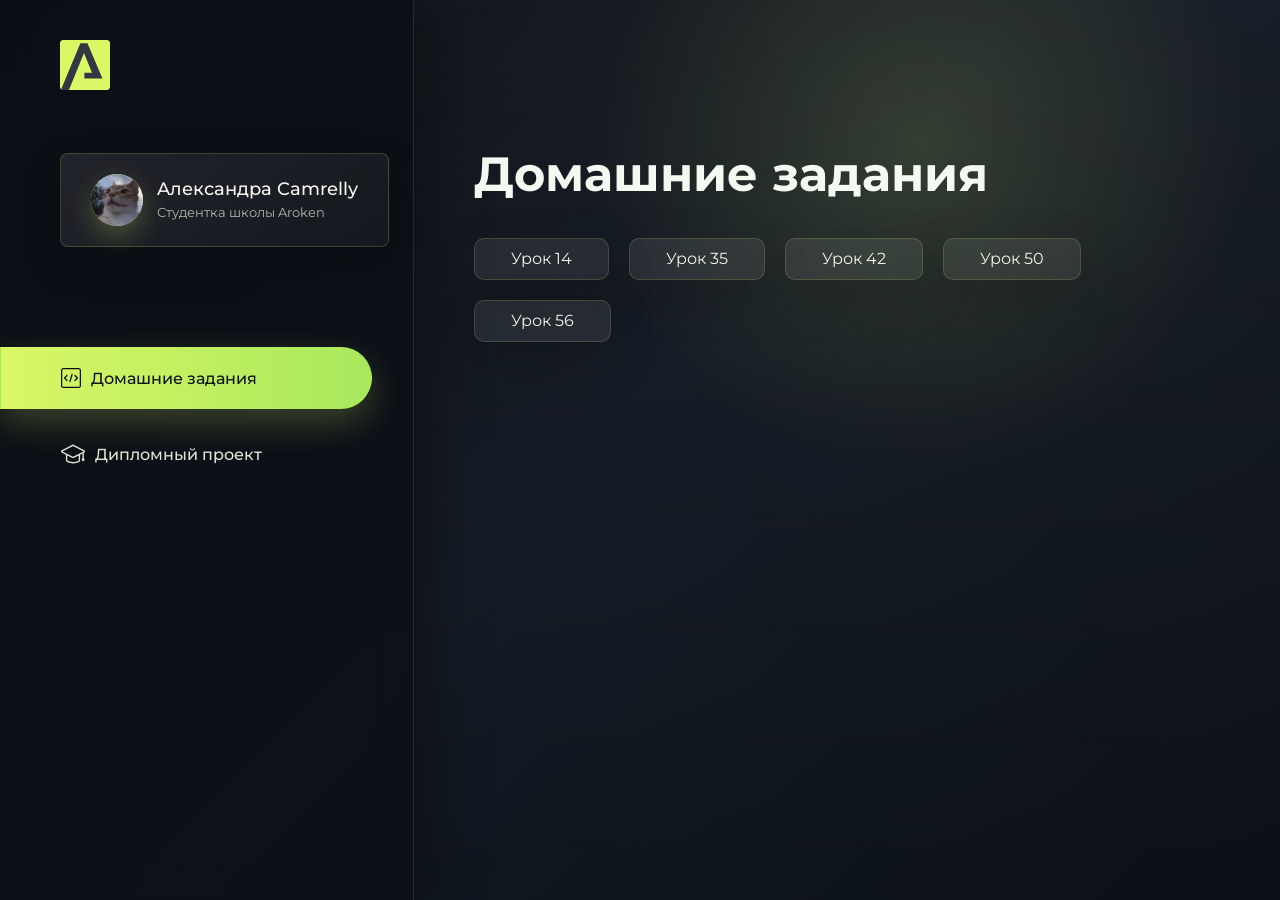
==== index.html @ 82a081fc "Update index.html" ====
<!DOCTYPE html>
<html lang="en">
<head>
    <meta charset="UTF-8">
    <meta name="viewport" content="width=device-width, initial-scale=1.0">
    <title>Домашняя работа</title>
    <link rel="shortcut icon" href="src/logo.ico" type="image/x-icon">
    <link rel="preconnect" href="https://fonts.googleapis.com">
    <link rel="preconnect" href="https://fonts.gstatic.com" crossorigin>
    <link href="https://fonts.googleapis.com/css2?family=Montserrat:wght@400;500;700&family=Rubik:wght@500&display=swap"
          rel="stylesheet">
    <link rel="stylesheet" href="src/style.css">
</head>
<body id="body">
<div class="overlay" id="overlay"></div>
<div class="layout">
    <div class="burger" id="burger">
        <svg viewBox="0 0 24 24" fill="none" xmlns="http://www.w3.org/2000/svg">
            <g id="SVGRepo_bgCarrier" stroke-width="0"></g>
            <g id="SVGRepo_tracerCarrier" stroke-linecap="round" stroke-linejoin="round"></g>
            <g id="SVGRepo_iconCarrier">
                <path d="M4 18L20 18" stroke="#DAF765" stroke-width="2" stroke-linecap="round"></path>
                <path d="M4 12L20 12" stroke="#DAF765" stroke-width="2" stroke-linecap="round"></path>
                <path d="M4 6L20 6" stroke="#DAF765" stroke-width="2" stroke-linecap="round"></path>
            </g>
        </svg>
    </div>
    <aside class="sidebar" id="sidebar">
        <div class="sidebar__inner">
            <div class="logo">
                <svg width="50" height="50" viewBox="0 0 50 50" fill="none" xmlns="http://www.w3.org/2000/svg">
                    <g clip-path="url(#clip0_513_74730)">
                        <path d="M46.17 -0.257004H3.83C1.57281 -0.257004 -0.257 1.57281 -0.257 3.83V46.17C-0.257 48.4272 1.57281 50.257 3.83 50.257H46.17C48.4272 50.257 50.257 48.4272 50.257 46.17V3.83C50.257 1.57281 48.4272 -0.257004 46.17 -0.257004Z"
                              fill="#DAF765"/>
                        <path d="M24.375 38.4H42.461L27.441 3.1585H20.4355C20.4355 3.1585 6.7895 35.881 1.1945 49.294C2.015 50.0275 3.0945 50.257 3.6945 50.257H8.8445L23.954 13.07L32.0465 32.8285H24.375V38.4Z"
                              fill="#323843"/>
                    </g>
                    <defs>
                        <clipPath id="clip0_513_74730">
                            <rect width="50" height="50" fill="white"/>
                        </clipPath>
                    </defs>
                </svg>
            </div>
            <div class="sidebar__user">
                <div class="sidebar__avatar">
                    <img src="src/cat.webp?v=2" alt="Аватар">
                </div>
                <div class="sidebar__user-info">
                    <div class="sidebar__name">Aлександра Camrelly</div>
                    <div class="sidebar__text">Студентка школы Aroken</div>
                </div>
            </div>
            <div class="sidebar__tabs">
                <div class="sidebar__item">
                    <button class="sidebar__button active" id="tasks">
                        <svg xmlns="http://www.w3.org/2000/svg" width="20" height="20" viewBox="0 0 20 20" fill="none">
                            <g clip-path="url(#clip0_704_74543)">
                                <path d="M17.7083 20H2.29167C1.0275 20 0 18.9725 0 17.7083V2.29167C0 1.0275 1.0275 0 2.29167 0H17.7083C18.9725 0 20 1.0275 20 2.29167V17.7083C20 18.9725 18.9725 20 17.7083 20ZM2.29167 1.25C1.7175 1.25 1.25 1.7175 1.25 2.29167V17.7083C1.25 18.2825 1.7175 18.75 2.29167 18.75H17.7083C18.2825 18.75 18.75 18.2825 18.75 17.7083V2.29167C18.75 1.7175 18.2825 1.25 17.7083 1.25H2.29167Z"
                                      fill="black"/>
                                <path d="M6.04167 13.125C5.88167 13.125 5.72167 13.0642 5.6 12.9417L3.1 10.4417C2.85583 10.1975 2.85583 9.80167 3.1 9.5575L5.6 7.0575C5.84417 6.81333 6.24 6.81333 6.48417 7.0575C6.72833 7.30167 6.72833 7.6975 6.48417 7.94167L4.42583 10L6.48417 12.0583C6.72833 12.3025 6.72833 12.6983 6.48417 12.9425C6.36167 13.0642 6.20167 13.125 6.04167 13.125Z"
                                      fill="black"/>
                                <path d="M8.95833 14.1667C8.9 14.1667 8.84 14.1583 8.78167 14.1417C8.45083 14.0442 8.26083 13.6967 8.35833 13.3658L10.4417 6.28251C10.5392 5.95084 10.8892 5.76417 11.2175 5.85917C11.5483 5.95667 11.7383 6.30417 11.6408 6.63501L9.5575 13.7183C9.47833 13.9908 9.22833 14.1667 8.95833 14.1667Z"
                                      fill="black"/>
                                <path d="M13.9583 13.125C13.7983 13.125 13.6383 13.0642 13.5167 12.9417C13.2725 12.6975 13.2725 12.3017 13.5167 12.0575L15.575 9.99916L13.5167 7.94083C13.2725 7.69666 13.2725 7.30083 13.5167 7.05666C13.7608 6.81249 14.1567 6.81249 14.4008 7.05666L16.9008 9.55666C17.145 9.80083 17.145 10.1967 16.9008 10.4408L14.4008 12.9408C14.2783 13.0642 14.1183 13.125 13.9583 13.125Z"
                                      fill="black"/>
                            </g>
                            <defs>
                                <clipPath id="clip0_704_74543">
                                    <rect width="20" height="20" fill="white"/>
                                </clipPath>
                            </defs>
                        </svg>
                        <span>Домашние задания</span></button>
                </div>
                <div class="sidebar__item">
                    <button class="sidebar__button" id="diplom">
                        <svg xmlns="http://www.w3.org/2000/svg" width="24" height="24" viewBox="0 0 24 24" fill="none">
                            <g clip-path="url(#clip0_704_74553)">
                                <path d="M23.2628 10.5971C23.7176 10.365 24 9.90375 24 9.39337C24 8.883 23.7176 8.42175 23.2628 8.18962L12.6135 2.75362C12.2291 2.55824 11.7705 2.55787 11.3854 2.75399L0.736875 8.19C0.282375 8.42175 0 8.883 0 9.39337C0 9.90375 0.282375 10.365 0.736875 10.5971L4.89038 12.7177V18.2074C4.89038 19.8154 8.412 21.393 12 21.393C15.5884 21.393 19.1096 19.815 19.1096 18.2074V12.7174L21.4609 11.517V15.8017L20.901 17.2305C20.7409 17.6389 20.7934 18.0994 21.0405 18.4616C21.2876 18.8246 21.6979 19.041 22.1366 19.041C22.5754 19.041 22.9852 18.8246 23.2324 18.462C23.4795 18.099 23.532 17.6385 23.3719 17.2301L22.8124 15.8021V10.827L23.2628 10.5971ZM17.7623 18.1721C17.6198 18.6375 15.3491 20.0419 12 20.0419C8.65088 20.0419 6.38025 18.6375 6.2415 18.2074V12.3037L6.23887 12.3019C6.23812 12.057 6.1065 11.8207 5.87325 11.7019L1.3515 9.39337L12 3.95737L22.6489 9.39337L12 14.8294L5.87325 11.7019C5.54063 11.5331 4.6695 11.6674 4.5 12C4.33012 12.3322 4.55813 12.5479 4.89038 12.7177L11.3857 16.0331C11.5781 16.1314 11.7889 16.1805 12 16.1805C12.2107 16.1805 12.4222 16.1314 12.6146 16.0331L17.7593 13.407L17.7623 18.1721Z"
                                      fill="black"/>
                            </g>
                            <defs>
                                <clipPath id="clip0_704_74553">
                                    <rect width="24" height="24" fill="white"/>
                                </clipPath>
                            </defs>
                        </svg>
                        <span>Дипломный проект</span></button>
                </div>
            </div>
        </div>

    </aside>
    <div class="content">
        <div class="container">
            <div class="content__block" id="tasksBlock">
                <div class="content__title">Домашние задания</div>
                <ul class="content__list">
                    <li class="content__list-item">
                        <a href="tasks/practice-1/index.html">Урок 14</a>
                    </li>
                    <li class="content__list-item">
                        <a href="tasks/practice-2/index.html">Урок 35</a>
                    </li>
                    <li class="content__list-item">
                        <a href="tasks/practice-3/index.html">Урок 42</a>
                    </li>
                    </li>
                    <li class="content__list-item">
                        <a href="tasks/practice-4/article.html">Урок 50</a>
                    </li>
                    <li class="content__list-item">
                        <a href="tasks/practice-5/article.html">Урок 56</a>
                    </li>
                </ul>
            </div>
            <div class="content__block hidden" id="diplomBlock">
                <div class="content__title">Дипломный проект</div>
                <div class="content__list-diplom">
                    <a href="tasks/diploma/index.html">Ссылка на Дипломную работу</a>
                </div>
                <div class="content__decor">
                    <div class="content__decor-text">Давай проверим, чему ты научился!</div>
                    <div class="content__decor-img">
                        <img src="src/decor.png" alt="decor">
                    </div>
                </div>
            </div>
        </div>
    </div>
</div>
<script src="src/index.js"></script>
</body>
</html>
---- src/style.css ----
*{padding: 0;margin: 0;border: 0;}
*,*:before,*:after{-webkit-box-sizing: border-box;box-sizing: border-box;}
:focus,:active{outline: none;}
a:focus,a:active{outline: none;}
nav,footer,header,aside{display: block;}
html,body{
    height:100%;width:100%;
    font-size:100%;line-height:1;-ms-text-size-adjust:100%;-moz-text-size-adjust:100%;-webkit-text-size-adjust:100%;}
input,button,textarea{font-family:inherit;}
input::-ms-clear{display: none;}
button{cursor: pointer;}
button::-moz-focus-inner{padding:0;border:0;}
a,a:visited{text-decoration: none;}
a:hover{text-decoration: none;}
ul li{list-style: none;}
img{vertical-align: top;}
h1,h2,h3,h4,h5,h6{font-size:inherit;font-weight: inherit;}
a{color:inherit;}



body {
    font-family: "Montserrat",SansSerif;
    color: #eef5e8;
    background: #080b0f;
}

body.overflow {
    overflow: hidden;
}



.layout {
    display: -webkit-box;
    display: -ms-flexbox;
    display: flex;
    min-height: 100vh;
    background:
        radial-gradient(circle at 72% 16%, rgba(218, 247, 101, 0.14), transparent 28%),
        linear-gradient(135deg, #07090d 0%, #111821 48%, #0b1016 100%);
}

.sidebar {
    padding: 40px 24px 40px 0;
    -ms-flex-negative: 0;
    flex-shrink: 0;
    background: rgba(13, 17, 23, 0.88);
    border-right: 1px solid rgba(218, 247, 101, 0.12);
    -webkit-box-shadow: 18px 0 50px rgba(0, 0, 0, 0.28);
    box-shadow: 18px 0 50px rgba(0, 0, 0, 0.28);
    -webkit-backdrop-filter: blur(18px);
    backdrop-filter: blur(18px);
}



.content {
    -webkit-box-flex: 1;
    -ms-flex-positive: 1;
    flex-grow: 1;
    background:
        linear-gradient(180deg, rgba(255, 255, 255, 0.035), rgba(255, 255, 255, 0)),
        transparent;
}

.container {
    display: -webkit-box;
    display: -ms-flexbox;
    display: flex;
    -webkit-box-orient: vertical;
    -webkit-box-direction: normal;
    -ms-flex-direction: column;
    flex-direction: column;
    -webkit-box-pack: center;
    -ms-flex-pack: center;
    justify-content: center;
    -webkit-box-align: center;
    -ms-flex-align: center;
    align-items: center;
    padding: 150px 60px 80px 60px;
}


.logo {
    margin-left: 60px;
    margin-bottom: 60px;
}

.sidebar__user {
    display: -webkit-box;
    display: -ms-flexbox;
    display: flex;
    -webkit-box-align: center;
    -ms-flex-align: center;
    align-items: center;
    gap: 14px;
    background: linear-gradient(145deg, rgba(255, 255, 255, 0.09), rgba(255, 255, 255, 0.035));
    padding: 20px 30px;
    margin-left: 60px;
    margin-bottom: 100px;
    border-radius: 8px;
    border: 1px solid rgba(218, 247, 101, 0.18);
    -webkit-box-shadow: 0 16px 40px rgba(0, 0, 0, 0.2);
    box-shadow: 0 16px 40px rgba(0, 0, 0, 0.2);
}

.sidebar__avatar {
    display: -webkit-box;
    display: -ms-flexbox;
    display: flex;
    -webkit-box-align: center;
    -ms-flex-align: center;
    align-items: center;
    -webkit-box-pack: center;
    -ms-flex-pack: center;
    justify-content: center;
    -ms-flex-negative: 0;
    flex-shrink: 0;
    width: 52px;
    height: 52px;
    border-radius: 50%;
    background: linear-gradient(135deg, #daf765, #8fe26a);
    color: #0d1117;
    font-size: 17px;
    font-weight: 700;
    -webkit-box-shadow: 0 10px 26px rgba(218, 247, 101, 0.24);
    box-shadow: 0 10px 26px rgba(218, 247, 101, 0.24);
}

.sidebar__avatar img {
    width: 100%;
    height: 100%;
    border-radius: 50%;
    -o-object-fit: cover;
    object-fit: cover;
}

.sidebar__user-info {
    min-width: 0;
}

.sidebar__name {
    color:#f5f8ef;
    font-size: 18px;
    font-weight: 500;
    margin-bottom: 6px;
}

.sidebar__text {
    color: #aeb8a8;
    font-size: 13px;
    font-weight: 400;
    line-height: 130%; /* 16.9px */
}

.sidebar__item {
    width: 372px;
}

.sidebar__button {
    display: -webkit-box;
    display: -ms-flexbox;
    display: flex;
    -webkit-box-align: center;
    -ms-flex-align: center;
    align-items: center;
    gap: 10px;
    padding: 20px 60px;
    margin-bottom: 12px;
    border-radius: 0px 100px 100px 0px;
    -webkit-transition: all .5s;
    -o-transition: all .5s;
    transition: all .5s;
    cursor: pointer;
    width: 90%;
    color:#dfe8d7;
    font-size: 16px;
    font-weight: 500;
    background: transparent;
    border: 1px solid transparent;
}

.sidebar__button.active , .sidebar__button:hover {
    width: 100%;
    background: linear-gradient(90deg, #daf765, #a8e85d);
    color: #0d1117;
    -webkit-box-shadow: 0 14px 34px rgba(218, 247, 101, 0.22);
    box-shadow: 0 14px 34px rgba(218, 247, 101, 0.22);
}

.sidebar__button svg path {
    fill: currentColor;
}


.content__title {
    color: #f6f9f2;
    font-size: 48px;
    font-weight: 700;
    margin-bottom: 40px;
}

.content__list {
    display: -webkit-box;
    display: -ms-flexbox;
    display: flex;
    -webkit-box-align: center;
    -ms-flex-align: center;
    align-items: center;
    -ms-flex-wrap: wrap;
    flex-wrap: wrap;
    gap: 20px;
}



.content__list-item  {
    cursor: pointer;
    padding: 12px 18px;
    background: rgba(255, 255, 255, 0.08);
    border-radius: 10px;
    border: 1px solid rgba(218, 247, 101, 0.16);
    -webkit-transition: all .3s;
    -o-transition: all .3s;
    transition: all .3s;
    color: #eef5e8;
    -webkit-box-shadow: 0 18px 50px rgba(0, 0, 0, 0.18);
    box-shadow: 0 18px 50px rgba(0, 0, 0, 0.18);
}

.content__list-item:hover,.content__list-diplom:hover {
    background: rgba(218, 247, 101, 0.16);
    border-color: rgba(218, 247, 101, 0.42);
    -webkit-transform: translateY(-2px);
    -ms-transform: translateY(-2px);
    transform: translateY(-2px);
}

li a {
    padding: 12px 18px;

}


.content__list-diplom {
    -webkit-transition: all .3s;
    -o-transition: all .3s;
    transition: all .3s;
    display: inline-block;
    padding: 12px 18px;
    background: rgba(255, 255, 255, 0.08);
    border-radius: 10px;
    border: 1px solid rgba(218, 247, 101, 0.16);
    color: #eef5e8;
    -webkit-box-shadow: 0 18px 50px rgba(0, 0, 0, 0.18);
    box-shadow: 0 18px 50px rgba(0, 0, 0, 0.18);
}

.content__decor {
    display: -webkit-box;
    display: -ms-flexbox;
    display: flex;
    -webkit-box-align: center;
    -ms-flex-align: center;
    align-items: center;
}

.content__decor-text {
    color:#daf765;
    font-size: 36px;
    font-weight: 700;
    line-height: 110%; /* 39.6px */
}

.content__block {
    max-width: 1200px;
    width: 100%;
}

.content__block.hidden {
    display: none;
}

.content__decor-img img{
    width: 100%;
}

.burger {
    display: none;
    padding: 5px;
    position: fixed;
    top: 3%;
    right: 7%;
    width: 40px;
    height: 40px;
    background: rgba(13, 17, 23, 0.88);
    border-radius: 50%;
    z-index: 10;
    border: 1px solid rgba(218, 247, 101, 0.72);
    -webkit-box-shadow: 0 12px 28px rgba(0, 0, 0, 0.35);
    box-shadow: 0 12px 28px rgba(0, 0, 0, 0.35);
}

@media (max-width: 768px) {
    .burger {
        display: block;
    }

    .sidebar {
        -webkit-transition: all .3s;
        -o-transition: all .3s;
        transition: all .3s;
        -webkit-transform: translateX(-100%);
        -ms-transform: translateX(-100%);
        transform: translateX(-100%);
        position: fixed;
        top: 0;
        left: 0;
        bottom: 0;
        z-index: 5;
    }

    .sidebar.show {
        -webkit-transform: translateX(0%);
        -ms-transform: translateX(0%);
        transform: translateX(0%);
    }

    .overlay {
        opacity: 0;
        pointer-events: none;
        -webkit-transition: all .3s;
        -o-transition: all .3s;
        transition: all .3s;
        position: absolute;
        top: 0;
        right: 0;
        left: 0;
        bottom: 0;
        z-index: 3;
        background-color: #000000e0;
    }

    .overlay.show {
        opacity: 1;
        pointer-events: all;
    }

    .container {
        padding: 40px 20px;
        min-height: 100%;
    }

    .content__decor {
        margin-top: 20px;
        -webkit-box-orient: vertical;
        -webkit-box-direction: normal;
        -ms-flex-direction: column;
        flex-direction: column;
    }
}

@media (max-width: 400px) {
    .sidebar__user {
        margin-left: 0;
    }
}
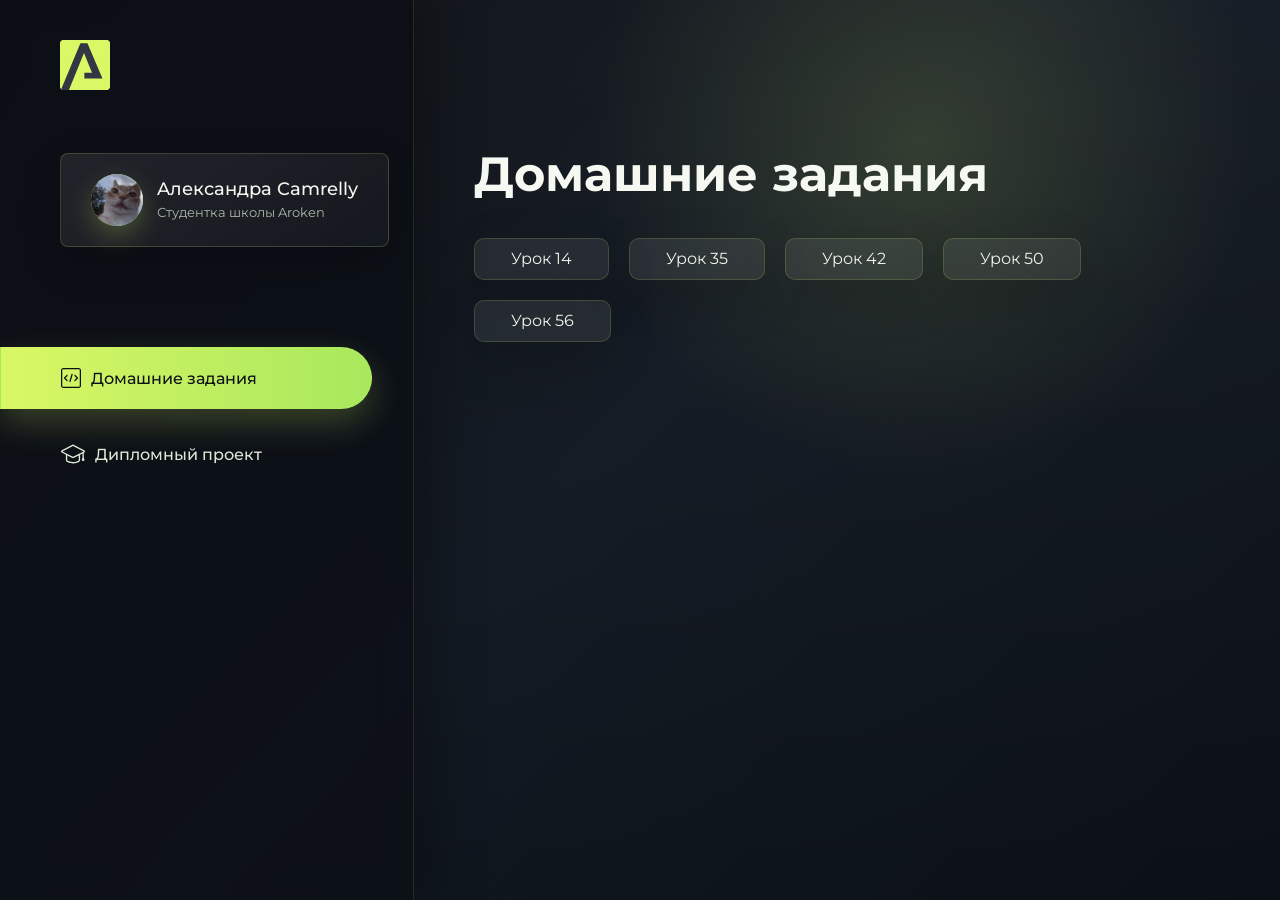
==== commit e0ce5bdc: "Update index.html" ====
--- a/index.html
+++ b/index.html
@@ -111,7 +111,7 @@
                         <a href="tasks/practice-4/article.html">Урок 50</a>
                     </li>
                     <li class="content__list-item">
-                        <a href="tasks/practice-5/article.html">Урок 56</a>
+                        <a href="tasks/practice-5/index.html">Урок 56</a>
                     </li>
                 </ul>
             </div>
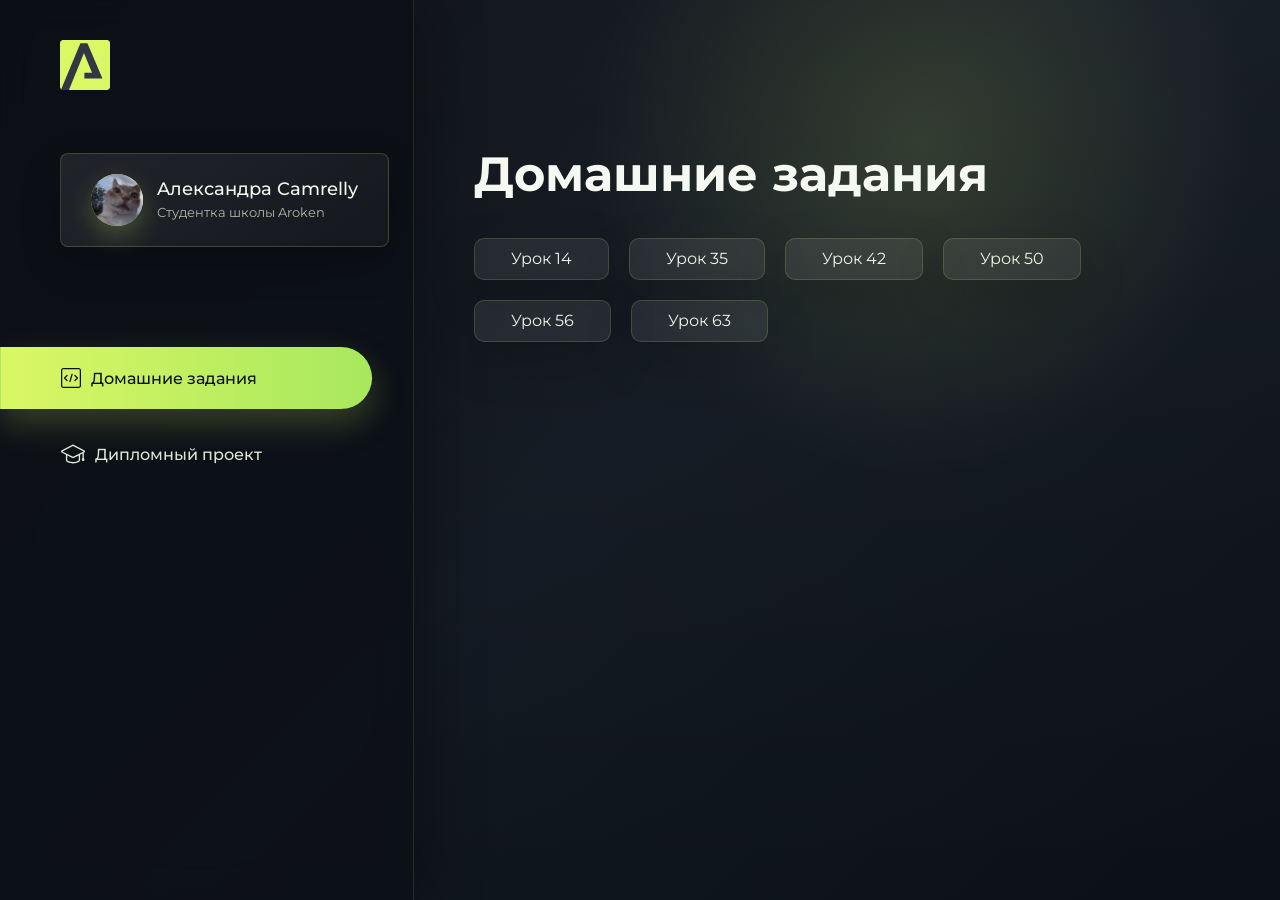
==== commit aa57da76: "Update index.html" ====
--- a/index.html
+++ b/index.html
@@ -113,6 +113,9 @@
                     <li class="content__list-item">
                         <a href="tasks/practice-5/index.html">Урок 56</a>
                     </li>
+                    <li class="content__list-item">
+                        <a href="tasks/practice-6/article.html">Урок 63</a>
+                    </li>
                 </ul>
             </div>
             <div class="content__block hidden" id="diplomBlock">
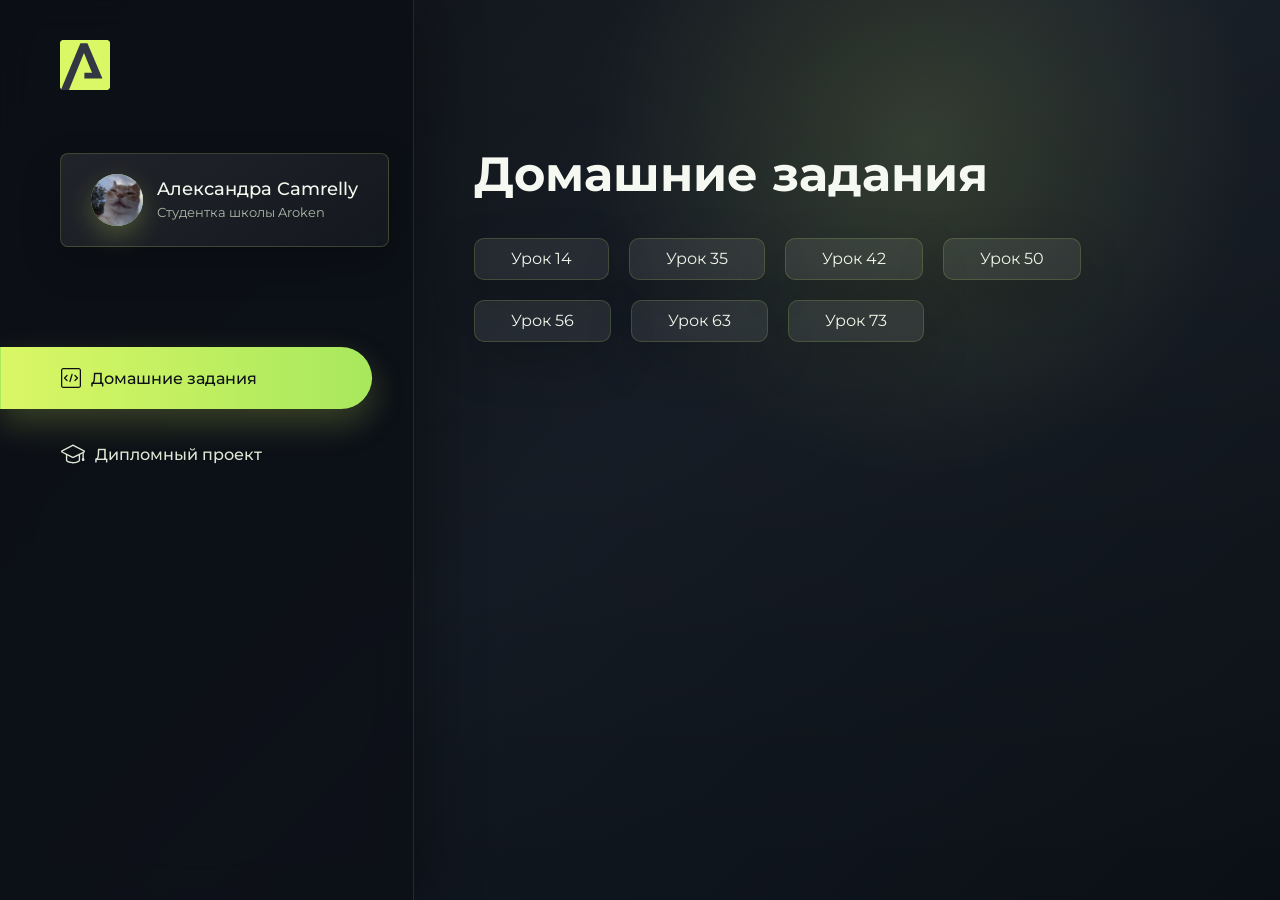
==== commit 40a1555c: "Update index.html" ====
--- a/index.html
+++ b/index.html
@@ -116,6 +116,9 @@
                     <li class="content__list-item">
                         <a href="tasks/practice-6/article.html">Урок 63</a>
                     </li>
+                    <li class="content__list-item">
+                        <a href="tasks/practice-7/index.html">Урок 73</a>
+                    </li>
                 </ul>
             </div>
             <div class="content__block hidden" id="diplomBlock">
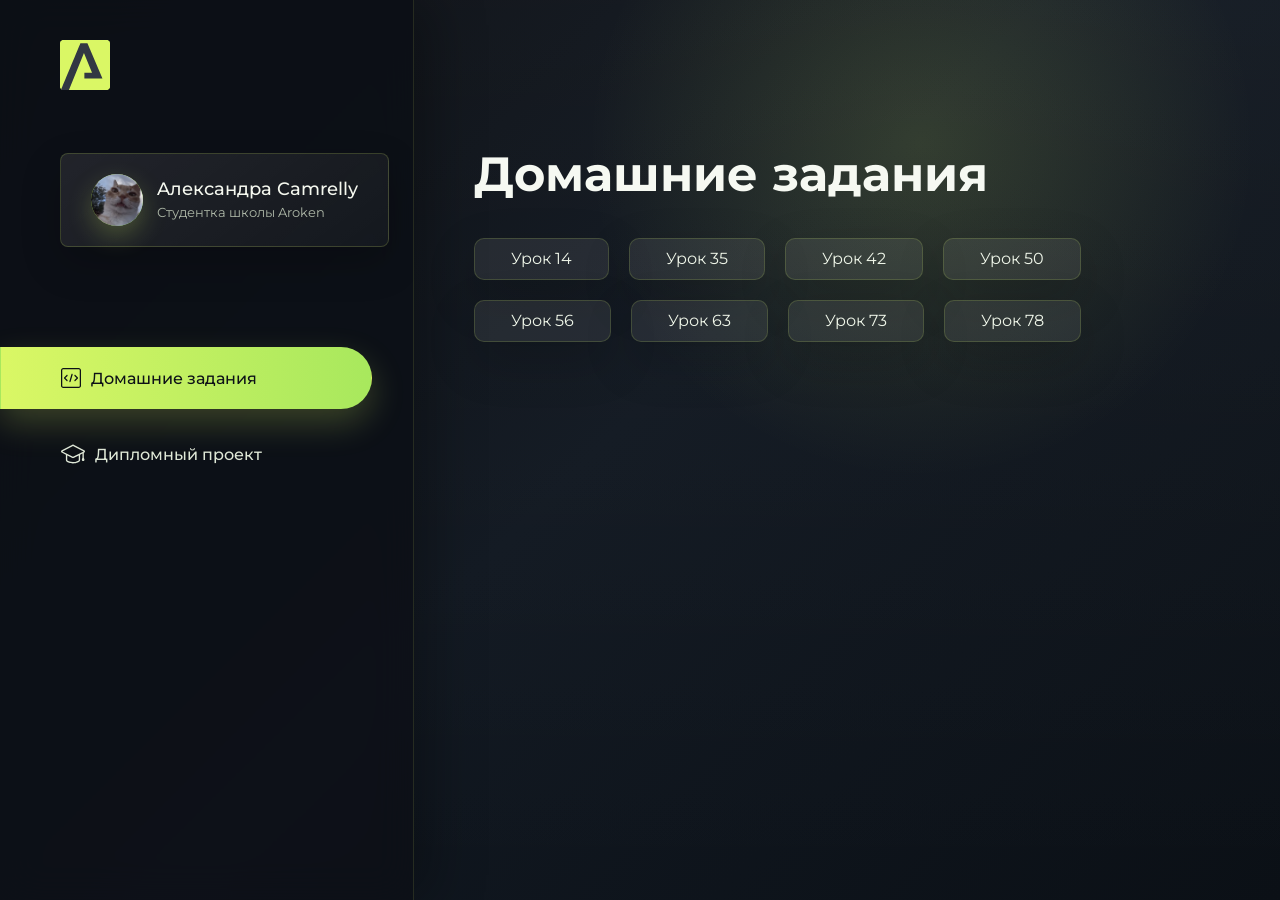
==== commit 29cc51b9: "Update index.html" ====
--- a/index.html
+++ b/index.html
@@ -119,6 +119,9 @@
                     <li class="content__list-item">
                         <a href="tasks/practice-7/index.html">Урок 73</a>
                     </li>
+                    <li class="content__list-item">
+                        <a href="tasks/practice-8/index.html">Урок 78</a>
+                    </li>
                 </ul>
             </div>
             <div class="content__block hidden" id="diplomBlock">
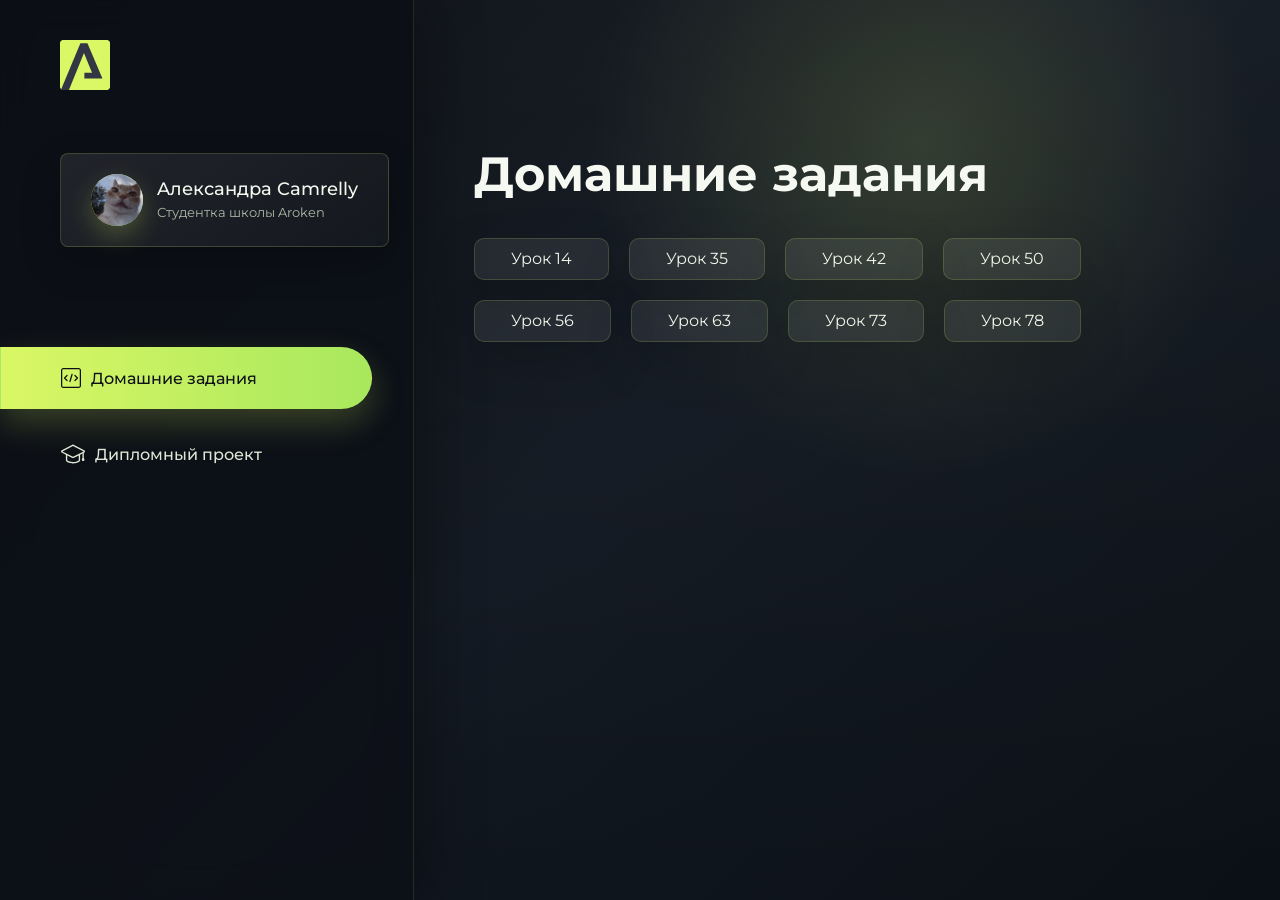
==== commit 2abe5433: "Update index.html" ====
--- a/index.html
+++ b/index.html
@@ -120,7 +120,7 @@
                         <a href="tasks/practice-7/index.html">Урок 73</a>
                     </li>
                     <li class="content__list-item">
-                        <a href="tasks/practice-8/index.html">Урок 78</a>
+                        <a href="tasks/practice-8/article.html">Урок 78</a>
                     </li>
                 </ul>
             </div>
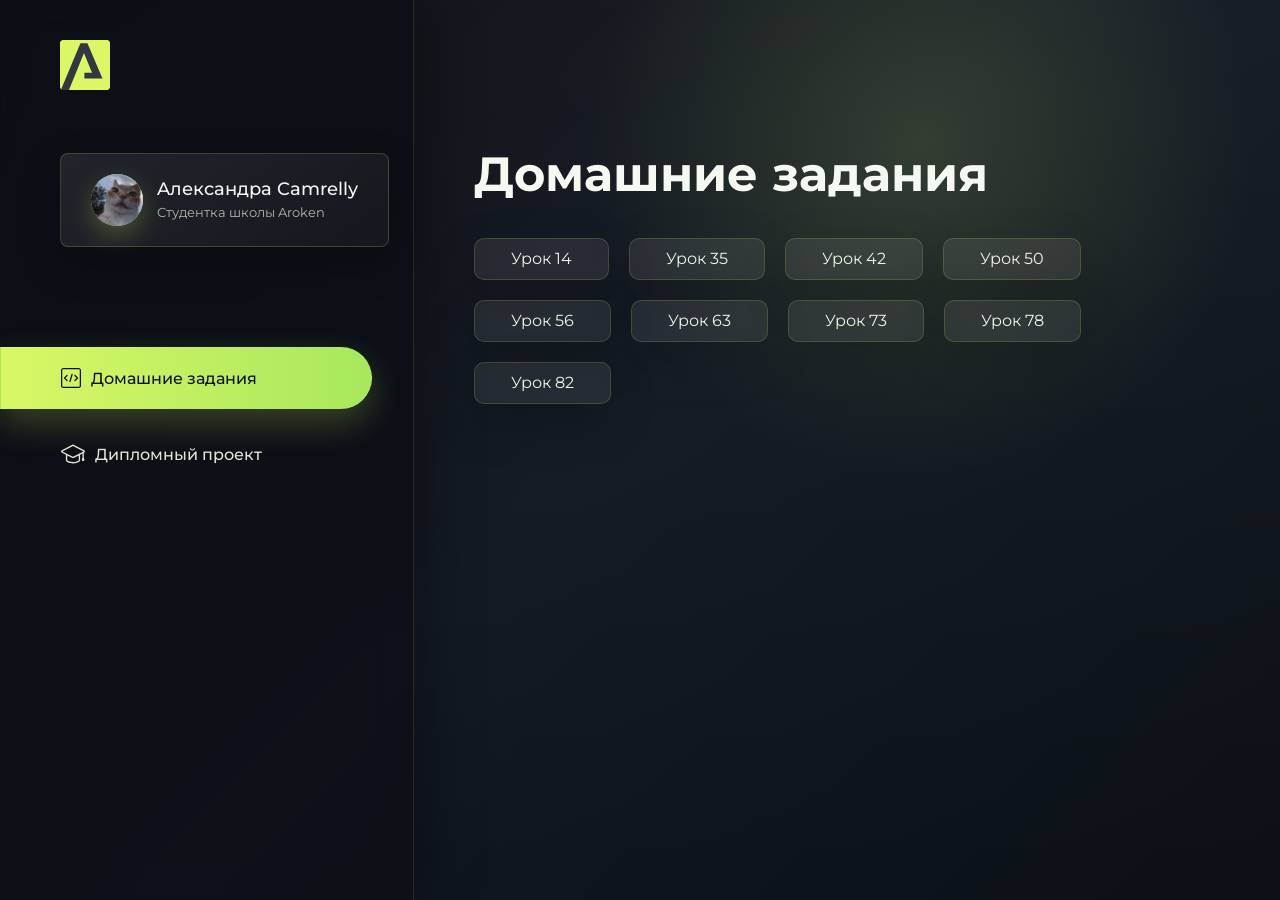
==== commit c28b2255: "Update index.html" ====
--- a/index.html
+++ b/index.html
@@ -122,6 +122,9 @@
                     <li class="content__list-item">
                         <a href="tasks/practice-8/article.html">Урок 78</a>
                     </li>
+                    <li class="content__list-item">
+                        <a href="tasks/practice-9/index.html">Урок 82</a>
+                    </li>
                 </ul>
             </div>
             <div class="content__block hidden" id="diplomBlock">
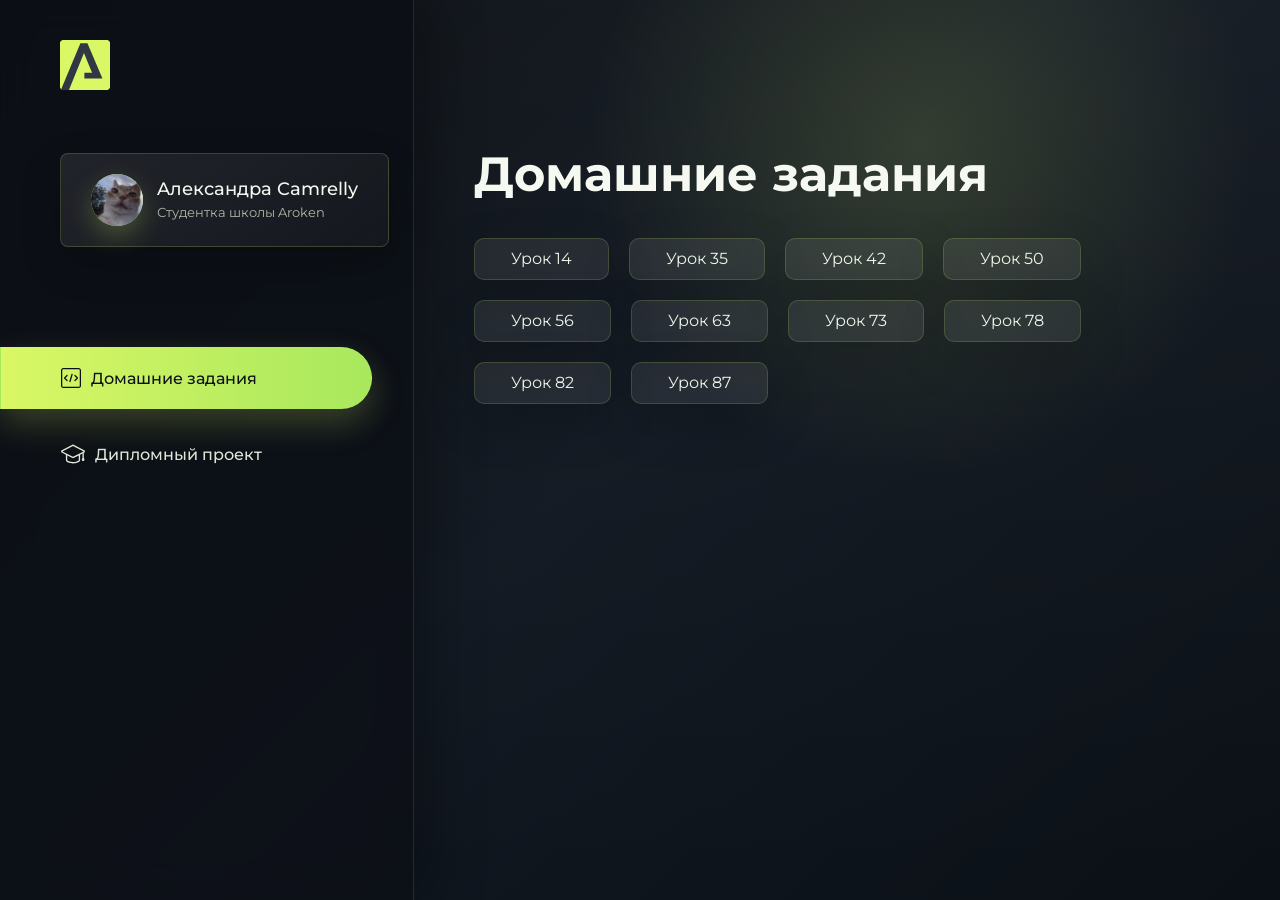
==== commit a80a1ac4: "Update index.html" ====
--- a/index.html
+++ b/index.html
@@ -125,6 +125,10 @@
                     <li class="content__list-item">
                         <a href="tasks/practice-9/index.html">Урок 82</a>
                     </li>
+                    </li>
+                    <li class="content__list-item">
+                        <a href="tasks/practice-10/index.html">Урок 87</a>
+                    </li>
                 </ul>
             </div>
             <div class="content__block hidden" id="diplomBlock">
